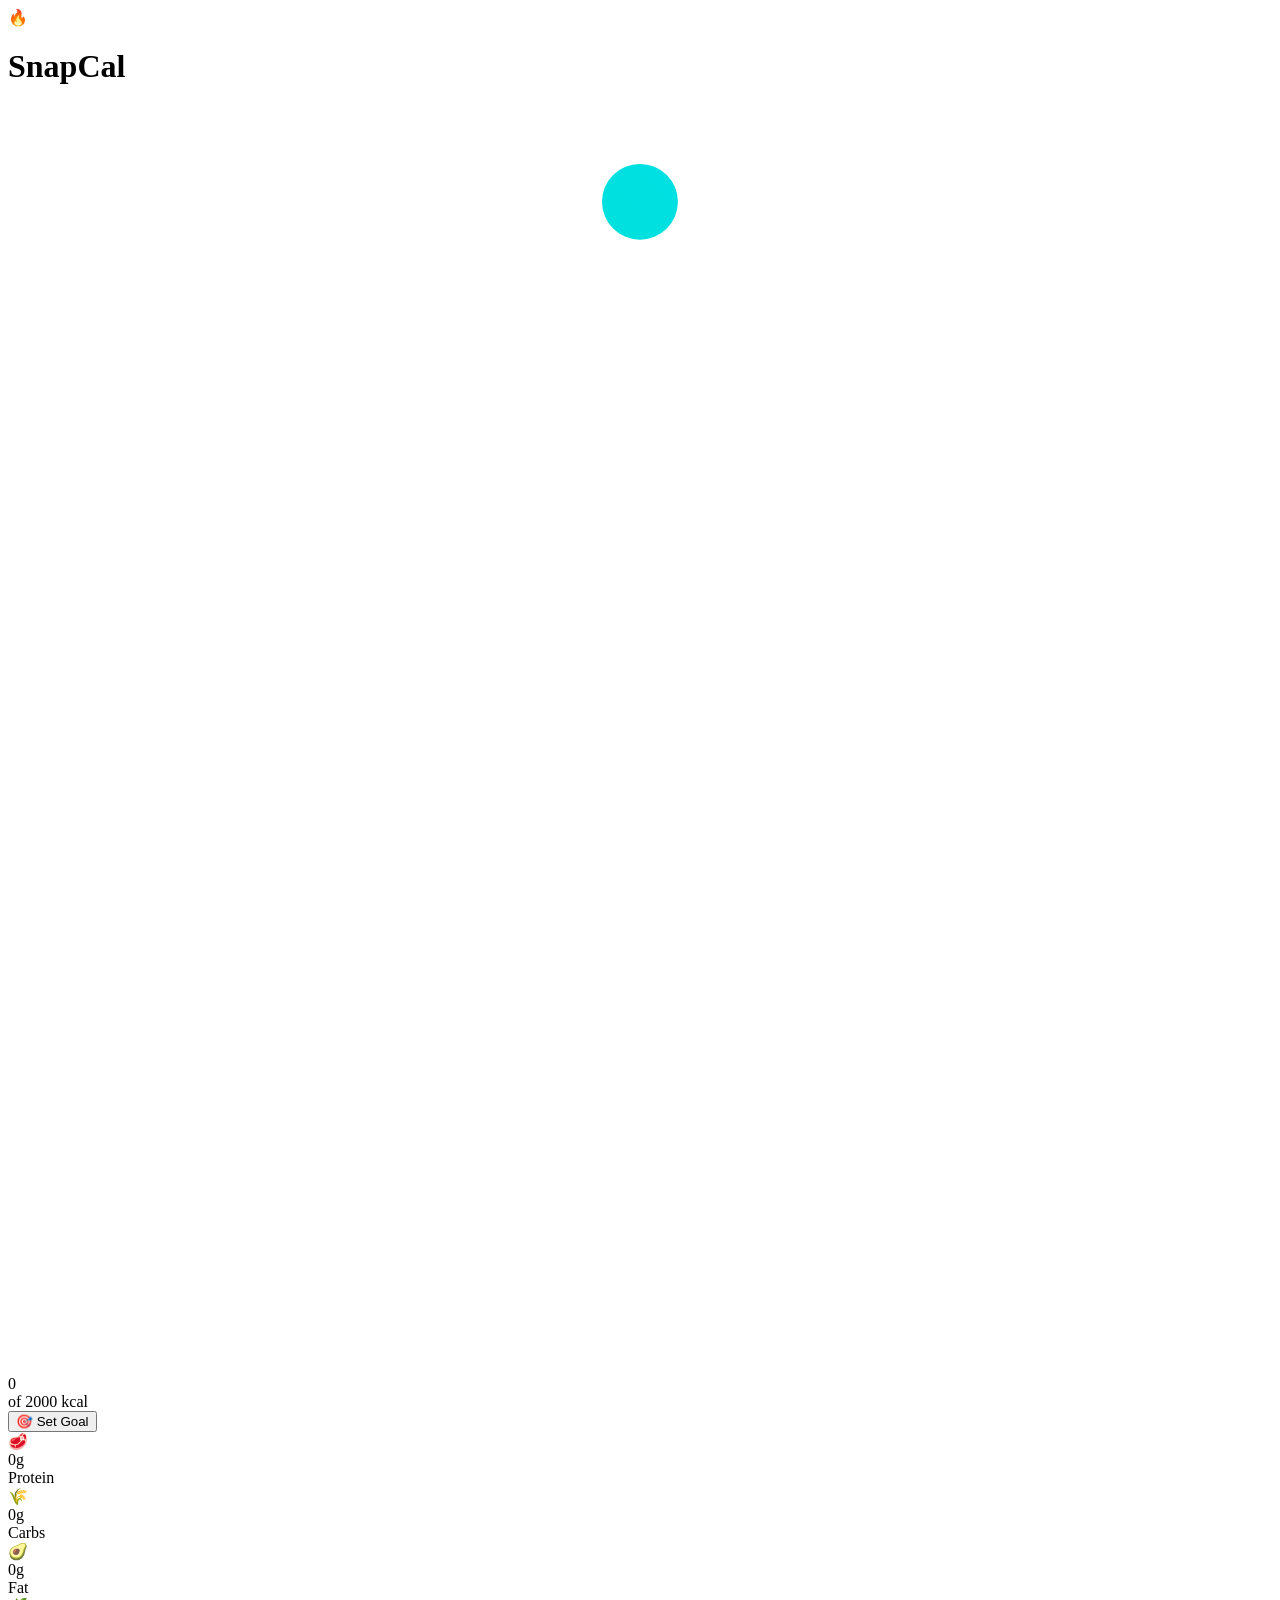
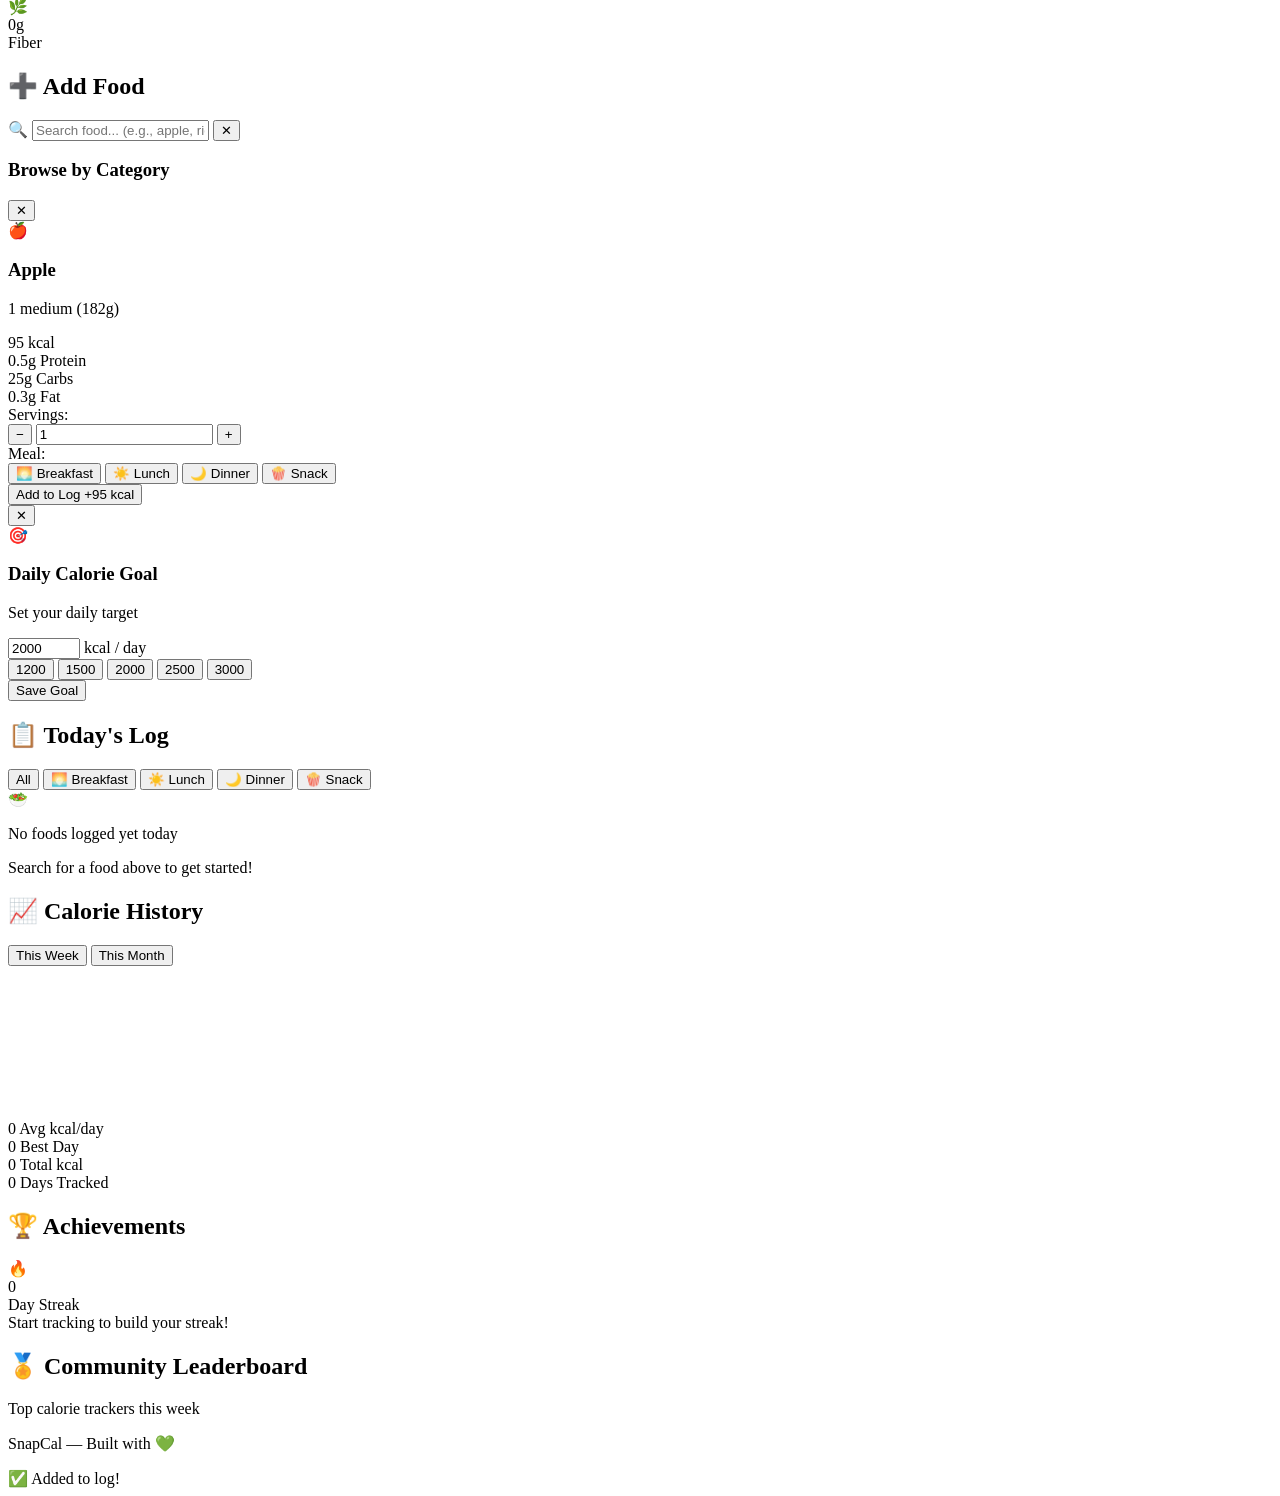
==== templates/index.html @ 8af4612d "Create index.html" ====
<!DOCTYPE html>
<html lang="en">

<head>
    <meta charset="UTF-8">
    <meta name="viewport" content="width=device-width, initial-scale=1.0, user-scalable=no">
    <title>SnapCal — Smart Calorie Tracker</title>
    <meta name="description"
        content="Track your daily calories effortlessly with SnapCal. Search foods, view nutrition info, and reach your health goals.">

    <!-- PWA Meta Tags -->
    <link rel="manifest" href="/static/manifest.json">
    <meta name="theme-color" content="#0a0e17">
    <meta name="apple-mobile-web-app-capable" content="yes">
    <meta name="apple-mobile-web-app-status-bar-style" content="black-translucent">
    <meta name="apple-mobile-web-app-title" content="SnapCal">
    <link rel="apple-touch-icon" href="/static/icons/icon-192.png">
    <link rel="icon" type="image/png" href="/static/icons/icon-192.png">

    <link rel="preconnect" href="https://fonts.googleapis.com">
    <link rel="preconnect" href="https://fonts.gstatic.com" crossorigin>
    <link href="https://fonts.googleapis.com/css2?family=Inter:wght@300;400;500;600;700;800;900&display=swap"
        rel="stylesheet">
    <link rel="stylesheet" href="/static/css/style.css">
</head>

<body>

    <!-- ===== HEADER ===== -->
    <header class="app-header">
        <div class="header-content">
            <div class="logo-group">
                <span class="logo-icon">🔥</span>
                <h1>Snap<span class="accent">Cal</span></h1>
            </div>
            <div class="header-date" id="headerDate"></div>
        </div>
    </header>

    <!-- ===== MAIN CONTENT ===== -->
    <main class="container">

        <!-- ===== PROGRESS RING SECTION ===== -->
        <section class="hero-section" id="heroSection">
            <div class="progress-ring-wrapper">
                <svg class="progress-ring" viewBox="0 0 200 200">
                    <defs>
                        <linearGradient id="ringGradient" x1="0%" y1="0%" x2="100%" y2="100%">
                            <stop offset="0%" style="stop-color:#00f5a0" />
                            <stop offset="100%" style="stop-color:#00d9f5" />
                        </linearGradient>
                        <linearGradient id="ringBg" x1="0%" y1="0%" x2="100%" y2="100%">
                            <stop offset="0%" style="stop-color:rgba(255,255,255,0.05)" />
                            <stop offset="100%" style="stop-color:rgba(255,255,255,0.02)" />
                        </linearGradient>
                    </defs>
                    <circle class="ring-bg" cx="100" cy="100" r="85" fill="none" stroke="url(#ringBg)"
                        stroke-width="12" />
                    <circle class="ring-progress" cx="100" cy="100" r="85" fill="none" stroke="url(#ringGradient)"
                        stroke-width="12" stroke-linecap="round" stroke-dasharray="534" stroke-dashoffset="534"
                        transform="rotate(-90 100 100)" />
                </svg>
                <div class="ring-content">
                    <div class="ring-calories" id="ringCalories">0</div>
                    <div class="ring-label">of <span id="ringGoal">2000</span> kcal</div>
                </div>
            </div>
            <div class="goal-edit">
                <button class="btn-ghost" id="editGoalBtn" title="Edit calorie goal">
                    🎯 Set Goal
                </button>
            </div>
        </section>

        <!-- ===== MACRO CARDS ===== -->
        <section class="macro-cards" id="macroCards">
            <div class="macro-card protein-card">
                <div class="macro-icon">🥩</div>
                <div class="macro-value" id="totalProtein">0g</div>
                <div class="macro-label">Protein</div>
                <div class="macro-bar">
                    <div class="macro-bar-fill protein-fill" id="proteinBar"></div>
                </div>
            </div>
            <div class="macro-card carbs-card">
                <div class="macro-icon">🌾</div>
                <div class="macro-value" id="totalCarbs">0g</div>
                <div class="macro-label">Carbs</div>
                <div class="macro-bar">
                    <div class="macro-bar-fill carbs-fill" id="carbsBar"></div>
                </div>
            </div>
            <div class="macro-card fat-card">
                <div class="macro-icon">🥑</div>
                <div class="macro-value" id="totalFat">0g</div>
                <div class="macro-label">Fat</div>
                <div class="macro-bar">
                    <div class="macro-bar-fill fat-fill" id="fatBar"></div>
                </div>
            </div>
            <div class="macro-card fiber-card">
                <div class="macro-icon">🌿</div>
                <div class="macro-value" id="totalFiber">0g</div>
                <div class="macro-label">Fiber</div>
                <div class="macro-bar">
                    <div class="macro-bar-fill fiber-fill" id="fiberBar"></div>
                </div>
            </div>
        </section>

        <!-- ===== ADD FOOD SECTION ===== -->
        <section class="add-food-section" id="addFoodSection">
            <h2 class="section-title">
                <span class="section-icon">➕</span> Add Food
            </h2>
            <div class="search-container">
                <div class="search-box">
                    <span class="search-icon">🔍</span>
                    <input type="text" id="foodSearch" placeholder="Search food... (e.g., apple, rice, pizza)"
                        autocomplete="off">
                    <button class="clear-btn" id="clearSearch" title="Clear">✕</button>
                </div>
                <div class="search-results" id="searchResults"></div>
            </div>

            <!-- Category Browser -->
            <div class="category-browser" id="categoryBrowser">
                <h3 class="subsection-title">Browse by Category</h3>
                <div class="category-pills" id="categoryPills"></div>
                <div class="category-foods" id="categoryFoods"></div>
            </div>
        </section>

        <!-- ===== FOOD DETAIL MODAL ===== -->
        <div class="modal-overlay" id="foodModal">
            <div class="modal-card">
                <button class="modal-close" id="modalClose">✕</button>
                <div class="modal-emoji" id="modalEmoji">🍎</div>
                <h3 class="modal-food-name" id="modalFoodName">Apple</h3>
                <p class="modal-serving" id="modalServing">1 medium (182g)</p>

                <div class="modal-nutrition">
                    <div class="modal-cal">
                        <span class="modal-cal-value" id="modalCalories">95</span>
                        <span class="modal-cal-label">kcal</span>
                    </div>
                    <div class="modal-macros">
                        <div class="modal-macro">
                            <span class="modal-macro-val" id="modalProtein">0.5g</span>
                            <span class="modal-macro-lbl">Protein</span>
                        </div>
                        <div class="modal-macro">
                            <span class="modal-macro-val" id="modalCarbs">25g</span>
                            <span class="modal-macro-lbl">Carbs</span>
                        </div>
                        <div class="modal-macro">
                            <span class="modal-macro-val" id="modalFat">0.3g</span>
                            <span class="modal-macro-lbl">Fat</span>
                        </div>
                    </div>
                </div>

                <div class="modal-servings">
                    <label for="servingCount">Servings:</label>
                    <div class="serving-control">
                        <button class="serving-btn" id="servingMinus">−</button>
                        <input type="number" id="servingCount" value="1" min="0.5" step="0.5">
                        <button class="serving-btn" id="servingPlus">+</button>
                    </div>
                </div>

                <div class="modal-meal-type">
                    <label>Meal:</label>
                    <div class="meal-pills">
                        <button class="meal-pill active" data-meal="breakfast">🌅 Breakfast</button>
                        <button class="meal-pill" data-meal="lunch">☀️ Lunch</button>
                        <button class="meal-pill" data-meal="dinner">🌙 Dinner</button>
                        <button class="meal-pill" data-meal="snack">🍿 Snack</button>
                    </div>
                </div>

                <button class="btn-add-food" id="addFoodBtn">
                    <span>Add to Log</span>
                    <span class="btn-cal" id="btnCalories">+95 kcal</span>
                </button>
            </div>
        </div>

        <!-- ===== GOAL MODAL ===== -->
        <div class="modal-overlay" id="goalModal">
            <div class="modal-card goal-modal-card">
                <button class="modal-close" id="goalModalClose">✕</button>
                <div class="modal-emoji">🎯</div>
                <h3 class="modal-food-name">Daily Calorie Goal</h3>
                <p class="modal-serving">Set your daily target</p>
                <div class="goal-input-group">
                    <input type="number" id="goalInput" value="2000" min="500" max="10000" step="50">
                    <span class="goal-unit">kcal / day</span>
                </div>
                <div class="goal-presets">
                    <button class="goal-preset" data-goal="1200">1200</button>
                    <button class="goal-preset" data-goal="1500">1500</button>
                    <button class="goal-preset active" data-goal="2000">2000</button>
                    <button class="goal-preset" data-goal="2500">2500</button>
                    <button class="goal-preset" data-goal="3000">3000</button>
                </div>
                <button class="btn-add-food" id="saveGoalBtn">
                    <span>Save Goal</span>
                </button>
            </div>
        </div>

        <!-- ===== TODAY'S LOG ===== -->
        <section class="log-section" id="logSection">
            <h2 class="section-title">
                <span class="section-icon">📋</span> Today's Log
            </h2>

            <div class="meal-tabs" id="mealTabs">
                <button class="meal-tab active" data-meal="all">All</button>
                <button class="meal-tab" data-meal="breakfast">🌅 Breakfast</button>
                <button class="meal-tab" data-meal="lunch">☀️ Lunch</button>
                <button class="meal-tab" data-meal="dinner">🌙 Dinner</button>
                <button class="meal-tab" data-meal="snack">🍿 Snack</button>
            </div>

            <div class="log-list" id="logList">
                <div class="empty-state" id="emptyState">
                    <div class="empty-icon">🥗</div>
                    <p>No foods logged yet today</p>
                    <p class="empty-hint">Search for a food above to get started!</p>
                </div>
            </div>

            <div class="log-actions" id="logActions" style="display:none;">
                <button class="btn-ghost btn-danger" id="clearLogBtn">🗑️ Clear Today's Log</button>
            </div>
        </section>

        <!-- ===== HISTORY SECTION ===== -->
        <section class="history-section" id="historySection">
            <h2 class="section-title">
                <span class="section-icon">📈</span> Calorie History
            </h2>

            <div class="history-tabs" id="historyTabs">
                <button class="history-tab active" data-range="week">This Week</button>
                <button class="history-tab" data-range="month">This Month</button>
            </div>

            <div class="chart-container" id="chartContainer">
                <canvas id="historyChart"></canvas>
            </div>

            <div class="history-stats" id="historyStats">
                <div class="history-stat">
                    <span class="history-stat-value" id="statAvg">0</span>
                    <span class="history-stat-label">Avg kcal/day</span>
                </div>
                <div class="history-stat">
                    <span class="history-stat-value" id="statBest">0</span>
                    <span class="history-stat-label">Best Day</span>
                </div>
                <div class="history-stat">
                    <span class="history-stat-value" id="statTotal">0</span>
                    <span class="history-stat-label">Total kcal</span>
                </div>
                <div class="history-stat">
                    <span class="history-stat-value" id="statDays">0</span>
                    <span class="history-stat-label">Days Tracked</span>
                </div>
            </div>
        </section>

        <!-- ===== ACHIEVEMENTS ===== -->
        <section class="achievements-section" id="achievementsSection">
            <h2 class="section-title">
                <span class="section-icon">🏆</span> Achievements
            </h2>
            <div class="streak-banner" id="streakBanner">
                <div class="streak-flame">🔥</div>
                <div class="streak-info">
                    <div class="streak-count" id="streakCount">0</div>
                    <div class="streak-label">Day Streak</div>
                </div>
                <div class="streak-msg" id="streakMsg">Start tracking to build your streak!</div>
            </div>
            <div class="badges-grid" id="badgesGrid"></div>
        </section>

        <!-- ===== LEADERBOARD ===== -->
        <section class="leaderboard-section" id="leaderboardSection">
            <h2 class="section-title">
                <span class="section-icon">🏅</span> Community Leaderboard
            </h2>
            <p class="leaderboard-subtitle">Top calorie trackers this week</p>
            <div class="leaderboard-list" id="leaderboardList"></div>
        </section>

    </main>

    <!-- ===== FOOTER ===== -->
    <footer class="app-footer">
        <p>SnapCal — Built with 💚</p>
    </footer>

    <!-- ===== TOAST ===== -->
    <div class="toast" id="toast">
        <span class="toast-icon">✅</span>
        <span class="toast-msg" id="toastMsg">Added to log!</span>
    </div>

    <script src="/static/js/app.js"></script>
    <script>
        // Register Service Worker for PWA
        if ('serviceWorker' in navigator) {
            window.addEventListener('load', () => {
                navigator.serviceWorker.register('/sw.js')
                    .then(reg => console.log('✅ Service Worker registered'))
                    .catch(err => console.log('SW registration failed:', err));
            });
        }
    </script>
</body>

</html>
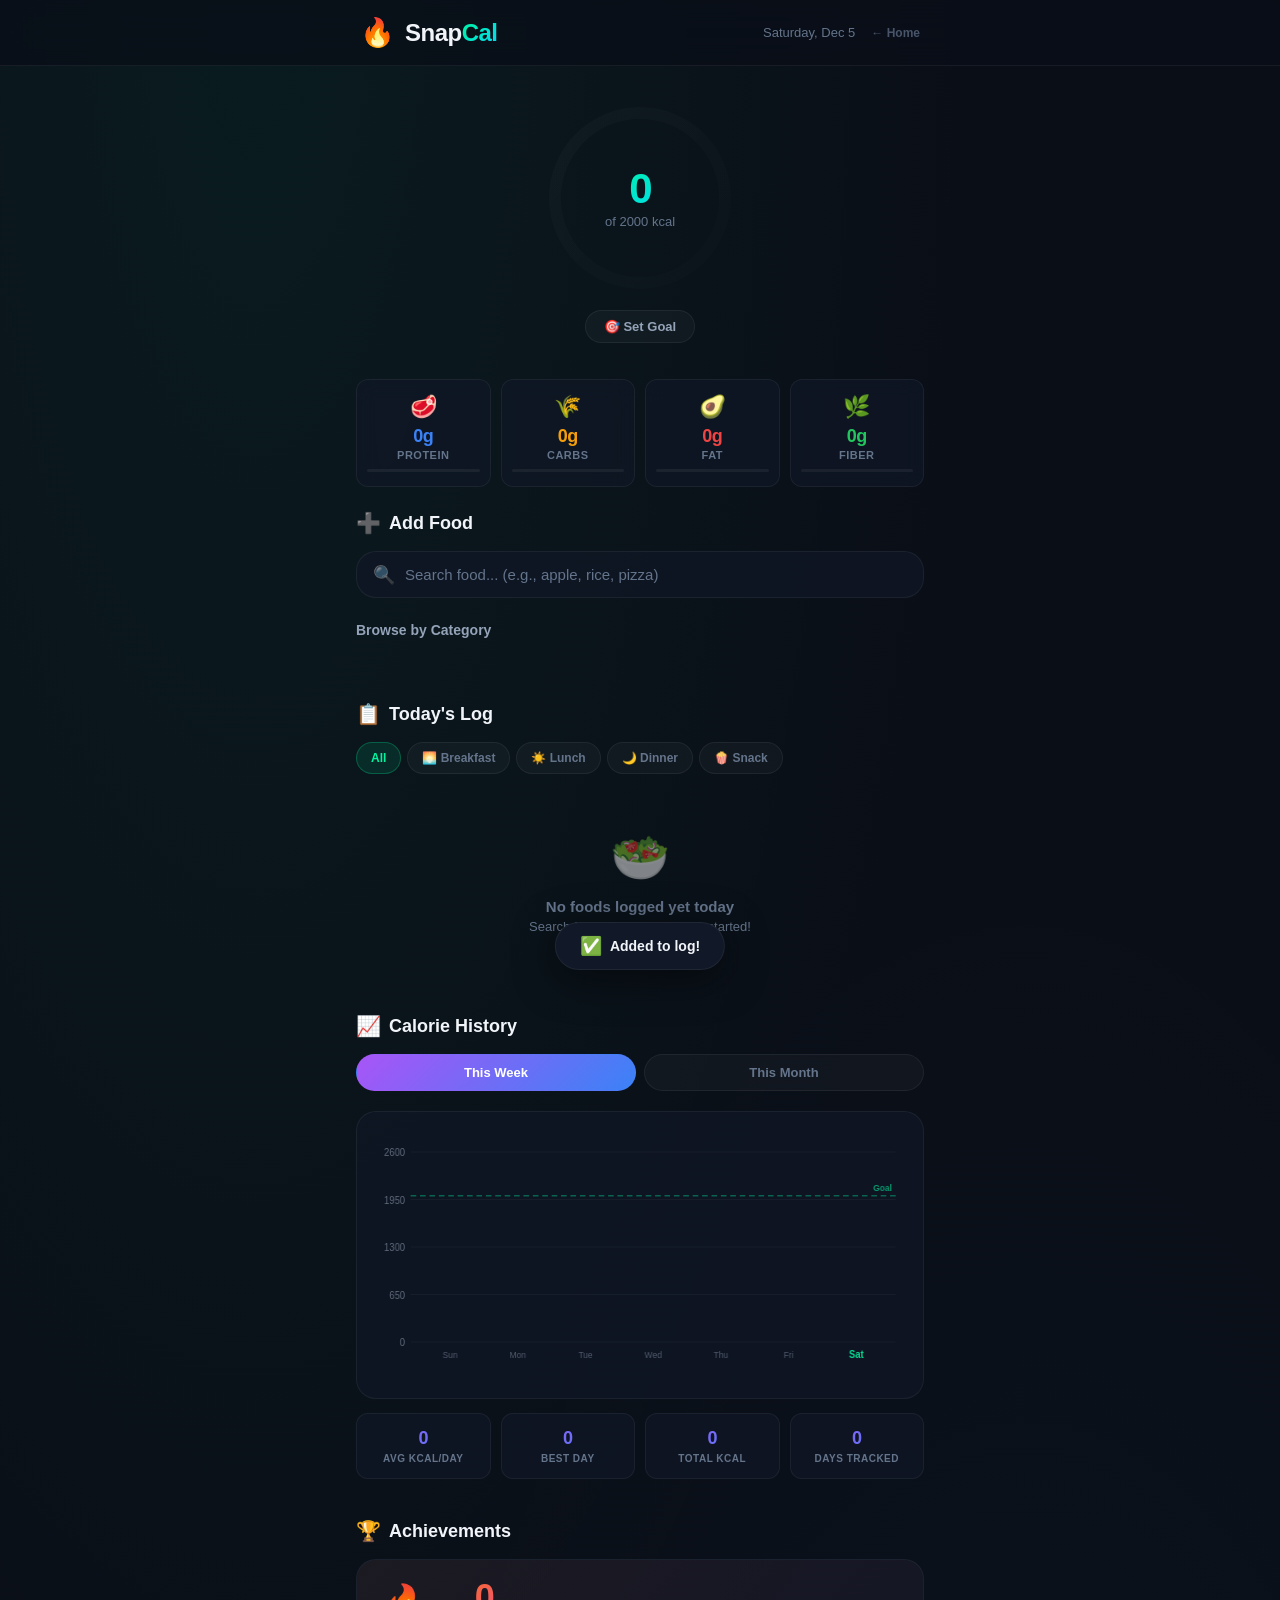
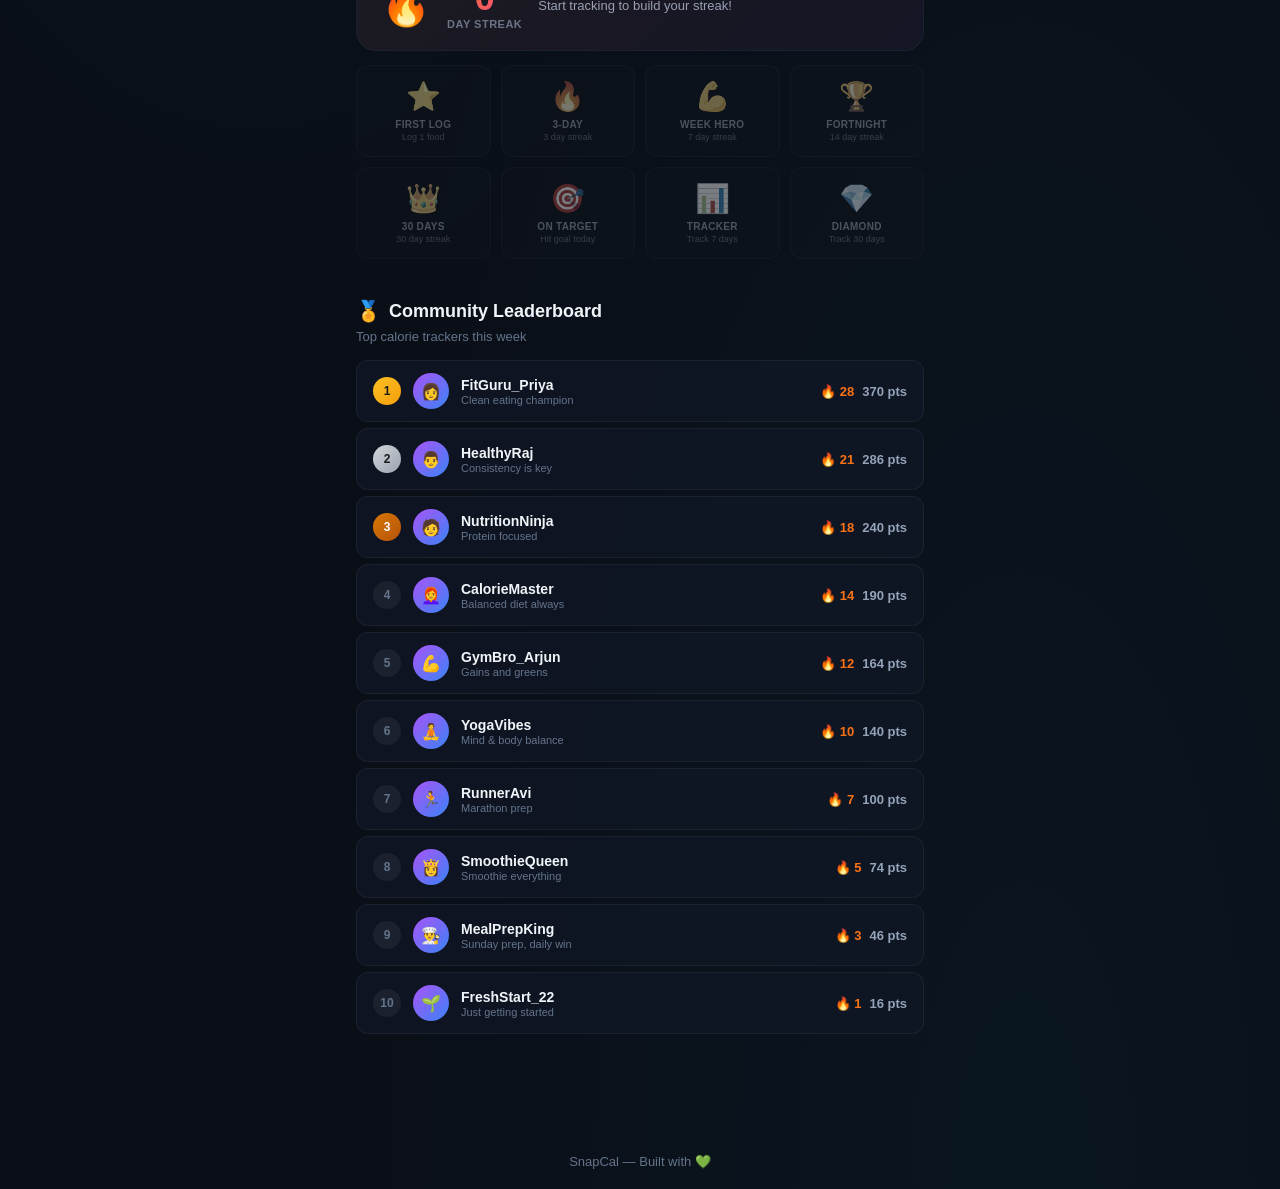
==== commit 3c666123: "Update index.html" ====
--- a/templates/index.html
+++ b/templates/index.html
@@ -33,7 +33,11 @@
                 <span class="logo-icon">🔥</span>
                 <h1>Snap<span class="accent">Cal</span></h1>
             </div>
-            <div class="header-date" id="headerDate"></div>
+                        <div style="display:flex;align-items:center;gap:16px;">
+                <div class="header-date" id="headerDate"></div>
+                <a href="/" style="color:var(--text-muted);font-size:12px;font-weight:600;text-decoration:none;opacity:0.7;transition:0.3s;" onmouseover="this.style.opacity='1';this.style.color='var(--accent-green)'" onmouseout="this.style.opacity='0.7';this.style.color='var(--text-muted)'">← Home</a>
+            </div>
+
         </div>
     </header>
 
--- a/static/css/style.css
+++ b/static/css/style.css
@@ -0,0 +1,1513 @@
+/* ===== CSS RESET & VARIABLES ===== */
+*,
+*::before,
+*::after {
+    margin: 0;
+    padding: 0;
+    box-sizing: border-box;
+}
+
+:root {
+    --bg-primary: #0a0e17;
+    --bg-secondary: #111827;
+    --bg-card: rgba(17, 24, 39, 0.7);
+    --bg-card-hover: rgba(17, 24, 39, 0.9);
+    --bg-glass: rgba(255, 255, 255, 0.03);
+    --border-glass: rgba(255, 255, 255, 0.06);
+
+    --text-primary: #f1f5f9;
+    --text-secondary: #94a3b8;
+    --text-muted: #64748b;
+
+    --accent-green: #00f5a0;
+    --accent-cyan: #00d9f5;
+    --accent-purple: #a855f7;
+    --accent-orange: #f97316;
+    --accent-pink: #ec4899;
+    --accent-red: #ef4444;
+
+    --protein-color: #3b82f6;
+    --carbs-color: #f59e0b;
+    --fat-color: #ef4444;
+    --fiber-color: #22c55e;
+
+    --gradient-primary: linear-gradient(135deg, #00f5a0, #00d9f5);
+    --gradient-warm: linear-gradient(135deg, #f97316, #ec4899);
+    --gradient-cool: linear-gradient(135deg, #a855f7, #3b82f6);
+
+    --shadow-sm: 0 2px 8px rgba(0, 0, 0, 0.3);
+    --shadow-md: 0 4px 20px rgba(0, 0, 0, 0.4);
+    --shadow-lg: 0 8px 40px rgba(0, 0, 0, 0.5);
+    --shadow-glow: 0 0 30px rgba(0, 245, 160, 0.15);
+
+    --radius-sm: 8px;
+    --radius-md: 12px;
+    --radius-lg: 20px;
+    --radius-xl: 28px;
+
+    --font: 'Inter', -apple-system, BlinkMacSystemFont, sans-serif;
+    --transition: 0.3s cubic-bezier(0.4, 0, 0.2, 1);
+}
+
+html {
+    scroll-behavior: smooth;
+}
+
+body {
+    font-family: var(--font);
+    background: var(--bg-primary);
+    color: var(--text-primary);
+    min-height: 100vh;
+    overflow-x: hidden;
+    background-image:
+        radial-gradient(ellipse at 20% 0%, rgba(0, 245, 160, 0.06) 0%, transparent 50%),
+        radial-gradient(ellipse at 80% 100%, rgba(0, 217, 245, 0.04) 0%, transparent 50%);
+}
+
+/* ===== HEADER ===== */
+.app-header {
+    position: sticky;
+    top: 0;
+    z-index: 100;
+    backdrop-filter: blur(20px) saturate(180%);
+    -webkit-backdrop-filter: blur(20px) saturate(180%);
+    background: rgba(10, 14, 23, 0.8);
+    border-bottom: 1px solid var(--border-glass);
+}
+
+.header-content {
+    max-width: 600px;
+    margin: 0 auto;
+    padding: 16px 20px;
+    display: flex;
+    justify-content: space-between;
+    align-items: center;
+}
+
+.logo-group {
+    display: flex;
+    align-items: center;
+    gap: 10px;
+}
+
+.logo-icon {
+    font-size: 28px;
+    animation: flame 1.5s ease-in-out infinite alternate;
+}
+
+@keyframes flame {
+    0% {
+        transform: scale(1) rotate(-3deg);
+    }
+
+    100% {
+        transform: scale(1.1) rotate(3deg);
+    }
+}
+
+.logo-group h1 {
+    font-size: 24px;
+    font-weight: 800;
+    letter-spacing: -0.5px;
+}
+
+.accent {
+    background: var(--gradient-primary);
+    -webkit-background-clip: text;
+    -webkit-text-fill-color: transparent;
+    background-clip: text;
+}
+
+.header-date {
+    font-size: 13px;
+    color: var(--text-muted);
+    font-weight: 500;
+}
+
+/* ===== CONTAINER ===== */
+.container {
+    max-width: 600px;
+    margin: 0 auto;
+    padding: 0 16px 100px;
+}
+
+/* ===== HERO / PROGRESS RING ===== */
+.hero-section {
+    display: flex;
+    flex-direction: column;
+    align-items: center;
+    padding: 32px 0 16px;
+}
+
+.progress-ring-wrapper {
+    position: relative;
+    width: 200px;
+    height: 200px;
+}
+
+.progress-ring {
+    width: 100%;
+    height: 100%;
+    filter: drop-shadow(0 0 20px rgba(0, 245, 160, 0.2));
+}
+
+.ring-bg {
+    opacity: 0.5;
+}
+
+.ring-progress {
+    transition: stroke-dashoffset 1s cubic-bezier(0.4, 0, 0.2, 1);
+}
+
+.ring-content {
+    position: absolute;
+    top: 50%;
+    left: 50%;
+    transform: translate(-50%, -50%);
+    text-align: center;
+}
+
+.ring-calories {
+    font-size: 42px;
+    font-weight: 900;
+    letter-spacing: -2px;
+    background: var(--gradient-primary);
+    -webkit-background-clip: text;
+    -webkit-text-fill-color: transparent;
+    background-clip: text;
+    line-height: 1;
+}
+
+.ring-label {
+    font-size: 13px;
+    color: var(--text-muted);
+    margin-top: 4px;
+    font-weight: 500;
+}
+
+.goal-edit {
+    margin-top: 12px;
+}
+
+.btn-ghost {
+    background: var(--bg-glass);
+    border: 1px solid var(--border-glass);
+    color: var(--text-secondary);
+    padding: 8px 18px;
+    border-radius: 100px;
+    font-size: 13px;
+    font-weight: 600;
+    cursor: pointer;
+    transition: var(--transition);
+    font-family: var(--font);
+}
+
+.btn-ghost:hover {
+    background: rgba(255, 255, 255, 0.08);
+    color: var(--text-primary);
+    border-color: rgba(255, 255, 255, 0.12);
+}
+
+/* ===== MACRO CARDS ===== */
+.macro-cards {
+    display: grid;
+    grid-template-columns: repeat(4, 1fr);
+    gap: 10px;
+    margin: 20px 0;
+}
+
+.macro-card {
+    background: var(--bg-card);
+    border: 1px solid var(--border-glass);
+    border-radius: var(--radius-md);
+    padding: 14px 10px;
+    text-align: center;
+    backdrop-filter: blur(10px);
+    transition: var(--transition);
+}
+
+.macro-card:hover {
+    transform: translateY(-2px);
+    border-color: rgba(255, 255, 255, 0.1);
+    box-shadow: var(--shadow-sm);
+}
+
+.macro-icon {
+    font-size: 22px;
+    margin-bottom: 6px;
+}
+
+.macro-value {
+    font-size: 18px;
+    font-weight: 800;
+    letter-spacing: -0.5px;
+}
+
+.macro-label {
+    font-size: 11px;
+    color: var(--text-muted);
+    margin-top: 2px;
+    font-weight: 600;
+    text-transform: uppercase;
+    letter-spacing: 0.5px;
+}
+
+.macro-bar {
+    width: 100%;
+    height: 3px;
+    background: rgba(255, 255, 255, 0.06);
+    border-radius: 10px;
+    margin-top: 8px;
+    overflow: hidden;
+}
+
+.macro-bar-fill {
+    height: 100%;
+    border-radius: 10px;
+    width: 0%;
+    transition: width 0.8s cubic-bezier(0.4, 0, 0.2, 1);
+}
+
+.protein-fill {
+    background: var(--protein-color);
+}
+
+.carbs-fill {
+    background: var(--carbs-color);
+}
+
+.fat-fill {
+    background: var(--fat-color);
+}
+
+.fiber-fill {
+    background: var(--fiber-color);
+}
+
+.protein-card .macro-value {
+    color: var(--protein-color);
+}
+
+.carbs-card .macro-value {
+    color: var(--carbs-color);
+}
+
+.fat-card .macro-value {
+    color: var(--fat-color);
+}
+
+.fiber-card .macro-value {
+    color: var(--fiber-color);
+}
+
+/* ===== SECTION TITLES ===== */
+.section-title {
+    font-size: 18px;
+    font-weight: 700;
+    margin-bottom: 16px;
+    display: flex;
+    align-items: center;
+    gap: 8px;
+}
+
+.section-icon {
+    font-size: 20px;
+}
+
+.subsection-title {
+    font-size: 14px;
+    font-weight: 600;
+    color: var(--text-secondary);
+    margin-bottom: 12px;
+}
+
+/* ===== SEARCH ===== */
+.add-food-section {
+    margin-top: 24px;
+}
+
+.search-container {
+    position: relative;
+}
+
+.search-box {
+    display: flex;
+    align-items: center;
+    background: var(--bg-card);
+    border: 1px solid var(--border-glass);
+    border-radius: var(--radius-lg);
+    padding: 0 16px;
+    transition: var(--transition);
+}
+
+.search-box:focus-within {
+    border-color: var(--accent-green);
+    box-shadow: 0 0 0 3px rgba(0, 245, 160, 0.1);
+}
+
+.search-icon {
+    font-size: 18px;
+    margin-right: 10px;
+    opacity: 0.5;
+}
+
+.search-box input {
+    flex: 1;
+    background: none;
+    border: none;
+    color: var(--text-primary);
+    font-size: 15px;
+    font-family: var(--font);
+    padding: 14px 0;
+    outline: none;
+    font-weight: 500;
+}
+
+.search-box input::placeholder {
+    color: var(--text-muted);
+}
+
+.clear-btn {
+    background: none;
+    border: none;
+    color: var(--text-muted);
+    font-size: 16px;
+    cursor: pointer;
+    padding: 4px 8px;
+    border-radius: 50%;
+    transition: var(--transition);
+    display: none;
+    font-family: var(--font);
+}
+
+.clear-btn.show {
+    display: block;
+}
+
+.clear-btn:hover {
+    background: rgba(255, 255, 255, 0.1);
+    color: var(--text-primary);
+}
+
+/* ===== SEARCH RESULTS ===== */
+.search-results {
+    position: absolute;
+    top: calc(100% + 6px);
+    left: 0;
+    right: 0;
+    background: var(--bg-secondary);
+    border: 1px solid var(--border-glass);
+    border-radius: var(--radius-md);
+    max-height: 350px;
+    overflow-y: auto;
+    z-index: 50;
+    display: none;
+    box-shadow: var(--shadow-lg);
+    backdrop-filter: blur(20px);
+}
+
+.search-results.show {
+    display: block;
+    animation: slideDown 0.2s ease;
+}
+
+@keyframes slideDown {
+    from {
+        opacity: 0;
+        transform: translateY(-8px);
+    }
+
+    to {
+        opacity: 1;
+        transform: translateY(0);
+    }
+}
+
+.search-item {
+    display: flex;
+    align-items: center;
+    padding: 12px 16px;
+    cursor: pointer;
+    transition: var(--transition);
+    border-bottom: 1px solid var(--border-glass);
+}
+
+.search-item:last-child {
+    border-bottom: none;
+}
+
+.search-item:hover {
+    background: rgba(0, 245, 160, 0.05);
+}
+
+.search-item-emoji {
+    font-size: 28px;
+    margin-right: 14px;
+    min-width: 36px;
+    text-align: center;
+}
+
+.search-item-info {
+    flex: 1;
+}
+
+.search-item-name {
+    font-weight: 600;
+    font-size: 14px;
+}
+
+.search-item-serving {
+    font-size: 12px;
+    color: var(--text-muted);
+    margin-top: 2px;
+}
+
+.search-item-cal {
+    font-weight: 700;
+    font-size: 14px;
+    color: var(--accent-green);
+    white-space: nowrap;
+}
+
+.no-results {
+    padding: 24px;
+    text-align: center;
+    color: var(--text-muted);
+    font-size: 14px;
+}
+
+/* ===== CATEGORY BROWSER ===== */
+.category-browser {
+    margin-top: 24px;
+}
+
+.category-pills {
+    display: flex;
+    gap: 8px;
+    overflow-x: auto;
+    padding-bottom: 8px;
+    scrollbar-width: none;
+    -ms-overflow-style: none;
+}
+
+.category-pills::-webkit-scrollbar {
+    display: none;
+}
+
+.category-pill {
+    background: var(--bg-glass);
+    border: 1px solid var(--border-glass);
+    color: var(--text-secondary);
+    padding: 8px 16px;
+    border-radius: 100px;
+    font-size: 13px;
+    font-weight: 600;
+    cursor: pointer;
+    white-space: nowrap;
+    transition: var(--transition);
+    font-family: var(--font);
+}
+
+.category-pill:hover {
+    background: rgba(255, 255, 255, 0.08);
+    color: var(--text-primary);
+}
+
+.category-pill.active {
+    background: var(--gradient-primary);
+    color: #0a0e17;
+    border-color: transparent;
+}
+
+.category-foods {
+    margin-top: 12px;
+    display: grid;
+    gap: 6px;
+}
+
+.category-food-item {
+    display: flex;
+    align-items: center;
+    padding: 10px 14px;
+    background: var(--bg-card);
+    border: 1px solid var(--border-glass);
+    border-radius: var(--radius-sm);
+    cursor: pointer;
+    transition: var(--transition);
+}
+
+.category-food-item:hover {
+    background: var(--bg-card-hover);
+    border-color: rgba(255, 255, 255, 0.1);
+    transform: translateX(4px);
+}
+
+/* ===== MODAL ===== */
+.modal-overlay {
+    position: fixed;
+    inset: 0;
+    background: rgba(0, 0, 0, 0.75);
+    backdrop-filter: blur(8px);
+    z-index: 200;
+    display: none;
+    justify-content: center;
+    align-items: center;
+    padding: 20px;
+}
+
+.modal-overlay.show {
+    display: flex;
+    animation: fadeIn 0.2s ease;
+}
+
+@keyframes fadeIn {
+    from {
+        opacity: 0;
+    }
+
+    to {
+        opacity: 1;
+    }
+}
+
+.modal-card {
+    background: var(--bg-secondary);
+    border: 1px solid var(--border-glass);
+    border-radius: var(--radius-xl);
+    padding: 32px 28px;
+    width: 100%;
+    max-width: 400px;
+    position: relative;
+    animation: modalSlide 0.3s cubic-bezier(0.4, 0, 0.2, 1);
+    box-shadow: var(--shadow-lg);
+}
+
+@keyframes modalSlide {
+    from {
+        opacity: 0;
+        transform: scale(0.95) translateY(20px);
+    }
+
+    to {
+        opacity: 1;
+        transform: scale(1) translateY(0);
+    }
+}
+
+.modal-close {
+    position: absolute;
+    top: 16px;
+    right: 16px;
+    background: rgba(255, 255, 255, 0.05);
+    border: 1px solid var(--border-glass);
+    color: var(--text-muted);
+    width: 32px;
+    height: 32px;
+    border-radius: 50%;
+    font-size: 14px;
+    cursor: pointer;
+    transition: var(--transition);
+    display: flex;
+    align-items: center;
+    justify-content: center;
+    font-family: var(--font);
+}
+
+.modal-close:hover {
+    background: rgba(255, 255, 255, 0.1);
+    color: var(--text-primary);
+}
+
+.modal-emoji {
+    font-size: 56px;
+    text-align: center;
+    margin-bottom: 12px;
+}
+
+.modal-food-name {
+    font-size: 22px;
+    font-weight: 800;
+    text-align: center;
+    letter-spacing: -0.5px;
+}
+
+.modal-serving {
+    font-size: 13px;
+    color: var(--text-muted);
+    text-align: center;
+    margin-top: 4px;
+}
+
+.modal-nutrition {
+    margin-top: 24px;
+    text-align: center;
+}
+
+.modal-cal {
+    margin-bottom: 16px;
+}
+
+.modal-cal-value {
+    font-size: 48px;
+    font-weight: 900;
+    background: var(--gradient-primary);
+    -webkit-background-clip: text;
+    -webkit-text-fill-color: transparent;
+    background-clip: text;
+    letter-spacing: -2px;
+}
+
+.modal-cal-label {
+    font-size: 16px;
+    color: var(--text-muted);
+    font-weight: 600;
+    margin-left: 4px;
+}
+
+.modal-macros {
+    display: grid;
+    grid-template-columns: repeat(3, 1fr);
+    gap: 12px;
+}
+
+.modal-macro {
+    background: var(--bg-glass);
+    border: 1px solid var(--border-glass);
+    border-radius: var(--radius-sm);
+    padding: 10px;
+}
+
+.modal-macro-val {
+    display: block;
+    font-size: 16px;
+    font-weight: 700;
+}
+
+.modal-macro-lbl {
+    display: block;
+    font-size: 11px;
+    color: var(--text-muted);
+    margin-top: 2px;
+    text-transform: uppercase;
+    letter-spacing: 0.5px;
+}
+
+.modal-servings {
+    display: flex;
+    align-items: center;
+    justify-content: space-between;
+    margin-top: 24px;
+    padding: 12px 16px;
+    background: var(--bg-glass);
+    border: 1px solid var(--border-glass);
+    border-radius: var(--radius-md);
+}
+
+.modal-servings label {
+    font-size: 14px;
+    font-weight: 600;
+    color: var(--text-secondary);
+}
+
+.serving-control {
+    display: flex;
+    align-items: center;
+    gap: 8px;
+}
+
+.serving-btn {
+    width: 32px;
+    height: 32px;
+    border-radius: 50%;
+    background: rgba(255, 255, 255, 0.06);
+    border: 1px solid var(--border-glass);
+    color: var(--text-primary);
+    font-size: 18px;
+    cursor: pointer;
+    display: flex;
+    align-items: center;
+    justify-content: center;
+    transition: var(--transition);
+    font-family: var(--font);
+}
+
+.serving-btn:hover {
+    background: rgba(0, 245, 160, 0.15);
+    border-color: var(--accent-green);
+}
+
+.serving-control input {
+    width: 48px;
+    text-align: center;
+    background: none;
+    border: none;
+    color: var(--text-primary);
+    font-size: 18px;
+    font-weight: 700;
+    font-family: var(--font);
+    outline: none;
+}
+
+/* Chrome, Safari, Edge, Opera - remove spinners */
+.serving-control input::-webkit-outer-spin-button,
+.serving-control input::-webkit-inner-spin-button {
+    -webkit-appearance: none;
+    margin: 0;
+}
+
+/* Firefox - remove spinners */
+.serving-control input[type=number] {
+    -moz-appearance: textfield;
+}
+
+.modal-meal-type {
+    margin-top: 16px;
+}
+
+.modal-meal-type label {
+    font-size: 14px;
+    font-weight: 600;
+    color: var(--text-secondary);
+    display: block;
+    margin-bottom: 10px;
+}
+
+.meal-pills {
+    display: flex;
+    gap: 8px;
+    flex-wrap: wrap;
+}
+
+.meal-pill {
+    background: var(--bg-glass);
+    border: 1px solid var(--border-glass);
+    color: var(--text-secondary);
+    padding: 8px 14px;
+    border-radius: 100px;
+    font-size: 12px;
+    font-weight: 600;
+    cursor: pointer;
+    transition: var(--transition);
+    font-family: var(--font);
+}
+
+.meal-pill:hover {
+    background: rgba(255, 255, 255, 0.08);
+    color: var(--text-primary);
+}
+
+.meal-pill.active {
+    background: rgba(0, 245, 160, 0.12);
+    color: var(--accent-green);
+    border-color: rgba(0, 245, 160, 0.3);
+}
+
+.btn-add-food {
+    width: 100%;
+    margin-top: 24px;
+    padding: 14px;
+    background: var(--gradient-primary);
+    border: none;
+    border-radius: var(--radius-lg);
+    color: #0a0e17;
+    font-size: 15px;
+    font-weight: 700;
+    cursor: pointer;
+    display: flex;
+    justify-content: center;
+    align-items: center;
+    gap: 8px;
+    transition: var(--transition);
+    font-family: var(--font);
+}
+
+.btn-add-food:hover {
+    transform: translateY(-1px);
+    box-shadow: var(--shadow-glow);
+}
+
+.btn-add-food:active {
+    transform: scale(0.98);
+}
+
+.btn-cal {
+    opacity: 0.7;
+    font-weight: 600;
+}
+
+/* ===== GOAL MODAL ===== */
+.goal-modal-card {
+    text-align: center;
+}
+
+.goal-input-group {
+    display: flex;
+    align-items: center;
+    justify-content: center;
+    gap: 12px;
+    margin-top: 24px;
+}
+
+.goal-input-group input {
+    width: 120px;
+    text-align: center;
+    background: var(--bg-glass);
+    border: 1px solid var(--border-glass);
+    border-radius: var(--radius-md);
+    color: var(--text-primary);
+    font-size: 28px;
+    font-weight: 800;
+    padding: 10px;
+    font-family: var(--font);
+    outline: none;
+    transition: var(--transition);
+}
+
+.goal-input-group input:focus {
+    border-color: var(--accent-green);
+    box-shadow: 0 0 0 3px rgba(0, 245, 160, 0.1);
+}
+
+/* Chrome, Safari, Edge, Opera - remove spinners */
+.goal-input-group input::-webkit-outer-spin-button,
+.goal-input-group input::-webkit-inner-spin-button {
+    -webkit-appearance: none;
+    margin: 0;
+}
+
+/* Firefox - remove spinners */
+.goal-input-group input[type=number] {
+    -moz-appearance: textfield;
+}
+
+.goal-unit {
+    font-size: 14px;
+    color: var(--text-muted);
+    font-weight: 600;
+}
+
+.goal-presets {
+    display: flex;
+    gap: 8px;
+    justify-content: center;
+    margin-top: 16px;
+    flex-wrap: wrap;
+}
+
+.goal-preset {
+    background: var(--bg-glass);
+    border: 1px solid var(--border-glass);
+    color: var(--text-secondary);
+    padding: 8px 16px;
+    border-radius: 100px;
+    font-size: 13px;
+    font-weight: 600;
+    cursor: pointer;
+    transition: var(--transition);
+    font-family: var(--font);
+}
+
+.goal-preset:hover {
+    background: rgba(255, 255, 255, 0.08);
+    color: var(--text-primary);
+}
+
+.goal-preset.active {
+    background: rgba(0, 245, 160, 0.12);
+    color: var(--accent-green);
+    border-color: rgba(0, 245, 160, 0.3);
+}
+
+/* ===== LOG SECTION ===== */
+.log-section {
+    margin-top: 32px;
+}
+
+.meal-tabs {
+    display: flex;
+    gap: 6px;
+    margin-bottom: 16px;
+    overflow-x: auto;
+    scrollbar-width: none;
+}
+
+.meal-tabs::-webkit-scrollbar {
+    display: none;
+}
+
+.meal-tab {
+    background: var(--bg-glass);
+    border: 1px solid var(--border-glass);
+    color: var(--text-muted);
+    padding: 8px 14px;
+    border-radius: 100px;
+    font-size: 12px;
+    font-weight: 600;
+    cursor: pointer;
+    white-space: nowrap;
+    transition: var(--transition);
+    font-family: var(--font);
+}
+
+.meal-tab:hover {
+    color: var(--text-secondary);
+    background: rgba(255, 255, 255, 0.05);
+}
+
+.meal-tab.active {
+    background: rgba(0, 245, 160, 0.1);
+    color: var(--accent-green);
+    border-color: rgba(0, 245, 160, 0.25);
+}
+
+.log-list {
+    display: grid;
+    gap: 8px;
+}
+
+.log-item {
+    display: flex;
+    align-items: center;
+    padding: 14px 16px;
+    background: var(--bg-card);
+    border: 1px solid var(--border-glass);
+    border-radius: var(--radius-md);
+    transition: var(--transition);
+    animation: slideIn 0.3s ease;
+}
+
+@keyframes slideIn {
+    from {
+        opacity: 0;
+        transform: translateX(-10px);
+    }
+
+    to {
+        opacity: 1;
+        transform: translateX(0);
+    }
+}
+
+.log-item:hover {
+    border-color: rgba(255, 255, 255, 0.1);
+}
+
+.log-item-emoji {
+    font-size: 28px;
+    margin-right: 14px;
+    min-width: 36px;
+    text-align: center;
+}
+
+.log-item-info {
+    flex: 1;
+}
+
+.log-item-name {
+    font-weight: 600;
+    font-size: 14px;
+}
+
+.log-item-meta {
+    font-size: 12px;
+    color: var(--text-muted);
+    margin-top: 2px;
+}
+
+.log-item-cal {
+    font-weight: 800;
+    font-size: 15px;
+    color: var(--accent-green);
+    margin-right: 12px;
+}
+
+.log-item-delete {
+    background: none;
+    border: none;
+    color: var(--text-muted);
+    font-size: 16px;
+    cursor: pointer;
+    padding: 6px;
+    border-radius: 50%;
+    transition: var(--transition);
+    opacity: 0;
+}
+
+.log-item:hover .log-item-delete {
+    opacity: 1;
+}
+
+.log-item-delete:hover {
+    color: var(--accent-red);
+    background: rgba(239, 68, 68, 0.1);
+}
+
+/* Empty State */
+.empty-state {
+    text-align: center;
+    padding: 40px 20px;
+    color: var(--text-muted);
+}
+
+.empty-icon {
+    font-size: 48px;
+    margin-bottom: 12px;
+    opacity: 0.5;
+}
+
+.empty-state p {
+    font-size: 15px;
+    font-weight: 600;
+}
+
+.empty-hint {
+    font-size: 13px !important;
+    font-weight: 400 !important;
+    margin-top: 4px;
+}
+
+/* Log Actions */
+.log-actions {
+    margin-top: 16px;
+    text-align: center;
+}
+
+.btn-danger {
+    color: var(--accent-red) !important;
+    border-color: rgba(239, 68, 68, 0.2) !important;
+}
+
+.btn-danger:hover {
+    background: rgba(239, 68, 68, 0.1) !important;
+}
+
+/* ===== HISTORY SECTION ===== */
+.history-section {
+    margin-top: 40px;
+}
+
+.history-tabs {
+    display: flex;
+    gap: 8px;
+    margin-bottom: 20px;
+}
+
+.history-tab {
+    background: var(--bg-glass);
+    border: 1px solid var(--border-glass);
+    color: var(--text-muted);
+    padding: 10px 20px;
+    border-radius: 100px;
+    font-size: 13px;
+    font-weight: 600;
+    cursor: pointer;
+    transition: var(--transition);
+    font-family: var(--font);
+    flex: 1;
+    text-align: center;
+}
+
+.history-tab:hover {
+    color: var(--text-secondary);
+    background: rgba(255, 255, 255, 0.05);
+}
+
+.history-tab.active {
+    background: var(--gradient-cool);
+    color: #fff;
+    border-color: transparent;
+}
+
+.chart-container {
+    background: var(--bg-card);
+    border: 1px solid var(--border-glass);
+    border-radius: var(--radius-lg);
+    padding: 20px 16px 16px;
+    position: relative;
+    overflow: hidden;
+}
+
+.chart-container canvas {
+    width: 100% !important;
+    height: 250px !important;
+    display: block;
+}
+
+.history-stats {
+    display: grid;
+    grid-template-columns: repeat(4, 1fr);
+    gap: 10px;
+    margin-top: 14px;
+}
+
+.history-stat {
+    background: var(--bg-card);
+    border: 1px solid var(--border-glass);
+    border-radius: var(--radius-md);
+    padding: 14px 10px;
+    text-align: center;
+    transition: var(--transition);
+}
+
+.history-stat:hover {
+    transform: translateY(-2px);
+    border-color: rgba(255, 255, 255, 0.1);
+}
+
+.history-stat-value {
+    display: block;
+    font-size: 18px;
+    font-weight: 800;
+    background: var(--gradient-cool);
+    -webkit-background-clip: text;
+    -webkit-text-fill-color: transparent;
+    background-clip: text;
+    letter-spacing: -0.5px;
+}
+
+.history-stat-label {
+    display: block;
+    font-size: 10px;
+    color: var(--text-muted);
+    margin-top: 4px;
+    font-weight: 600;
+    text-transform: uppercase;
+    letter-spacing: 0.5px;
+}
+
+/* ===== ACHIEVEMENTS ===== */
+.achievements-section {
+    margin-top: 40px;
+}
+
+.streak-banner {
+    background: var(--bg-card);
+    border: 1px solid var(--border-glass);
+    border-radius: var(--radius-lg);
+    padding: 20px 24px;
+    display: flex;
+    align-items: center;
+    gap: 16px;
+    position: relative;
+    overflow: hidden;
+}
+
+.streak-banner::before {
+    content: '';
+    position: absolute;
+    inset: 0;
+    background: linear-gradient(135deg, rgba(249, 115, 22, 0.06), rgba(236, 72, 153, 0.03));
+    pointer-events: none;
+}
+
+.streak-flame {
+    font-size: 40px;
+    animation: flame 1.5s ease-in-out infinite alternate;
+}
+
+.streak-info {
+    text-align: center;
+    min-width: 60px;
+}
+
+.streak-count {
+    font-size: 36px;
+    font-weight: 900;
+    background: var(--gradient-warm);
+    -webkit-background-clip: text;
+    -webkit-text-fill-color: transparent;
+    background-clip: text;
+    line-height: 1;
+}
+
+.streak-label {
+    font-size: 11px;
+    color: var(--text-muted);
+    font-weight: 600;
+    text-transform: uppercase;
+    letter-spacing: 0.5px;
+    margin-top: 2px;
+}
+
+.streak-msg {
+    font-size: 13px;
+    color: var(--text-secondary);
+    font-weight: 500;
+    flex: 1;
+}
+
+.badges-grid {
+    display: grid;
+    grid-template-columns: repeat(4, 1fr);
+    gap: 10px;
+    margin-top: 14px;
+}
+
+.badge-card {
+    background: var(--bg-card);
+    border: 1px solid var(--border-glass);
+    border-radius: var(--radius-md);
+    padding: 14px 8px;
+    text-align: center;
+    transition: var(--transition);
+    position: relative;
+}
+
+.badge-card.unlocked {
+    border-color: rgba(0, 245, 160, 0.2);
+    box-shadow: 0 0 15px rgba(0, 245, 160, 0.05);
+}
+
+.badge-card.locked {
+    opacity: 0.45;
+    filter: grayscale(0.5);
+}
+
+.badge-card:hover {
+    transform: translateY(-2px);
+}
+
+.badge-icon {
+    font-size: 28px;
+    margin-bottom: 6px;
+}
+
+.badge-name {
+    font-size: 10px;
+    font-weight: 700;
+    color: var(--text-secondary);
+    text-transform: uppercase;
+    letter-spacing: 0.3px;
+}
+
+.badge-req {
+    font-size: 9px;
+    color: var(--text-muted);
+    margin-top: 2px;
+}
+
+/* ===== LEADERBOARD ===== */
+.leaderboard-section {
+    margin-top: 40px;
+}
+
+.leaderboard-subtitle {
+    font-size: 13px;
+    color: var(--text-muted);
+    margin-top: -10px;
+    margin-bottom: 16px;
+}
+
+.leaderboard-list {
+    display: grid;
+    gap: 6px;
+}
+
+.lb-row {
+    display: flex;
+    align-items: center;
+    padding: 12px 16px;
+    background: var(--bg-card);
+    border: 1px solid var(--border-glass);
+    border-radius: var(--radius-md);
+    transition: var(--transition);
+}
+
+.lb-row:hover {
+    border-color: rgba(255, 255, 255, 0.1);
+}
+
+.lb-row.is-you {
+    background: rgba(0, 245, 160, 0.04);
+    border-color: rgba(0, 245, 160, 0.15);
+}
+
+.lb-rank {
+    width: 28px;
+    height: 28px;
+    border-radius: 50%;
+    display: flex;
+    align-items: center;
+    justify-content: center;
+    font-size: 12px;
+    font-weight: 800;
+    margin-right: 12px;
+    flex-shrink: 0;
+}
+
+.lb-rank.gold {
+    background: linear-gradient(135deg, #fbbf24, #f59e0b);
+    color: #1a1a1a;
+}
+
+.lb-rank.silver {
+    background: linear-gradient(135deg, #d1d5db, #9ca3af);
+    color: #1a1a1a;
+}
+
+.lb-rank.bronze {
+    background: linear-gradient(135deg, #d97706, #b45309);
+    color: #fff;
+}
+
+.lb-rank.normal {
+    background: rgba(255, 255, 255, 0.06);
+    color: var(--text-muted);
+}
+
+.lb-avatar {
+    width: 36px;
+    height: 36px;
+    border-radius: 50%;
+    background: var(--gradient-cool);
+    display: flex;
+    align-items: center;
+    justify-content: center;
+    font-size: 16px;
+    margin-right: 12px;
+    flex-shrink: 0;
+}
+
+.lb-row.is-you .lb-avatar {
+    background: var(--gradient-primary);
+}
+
+.lb-info {
+    flex: 1;
+}
+
+.lb-name {
+    font-size: 14px;
+    font-weight: 600;
+}
+
+.lb-row.is-you .lb-name {
+    color: var(--accent-green);
+}
+
+.lb-detail {
+    font-size: 11px;
+    color: var(--text-muted);
+    margin-top: 1px;
+}
+
+.lb-streak {
+    display: flex;
+    align-items: center;
+    gap: 4px;
+    font-size: 13px;
+    font-weight: 700;
+    color: var(--accent-orange);
+    margin-right: 8px;
+}
+
+.lb-score {
+    font-size: 13px;
+    font-weight: 800;
+    color: var(--text-secondary);
+    min-width: 35px;
+    text-align: right;
+}
+
+.lb-row.is-you .lb-score {
+    color: var(--accent-green);
+}
+
+/* ===== TOAST ===== */
+.toast {
+    position: fixed;
+    bottom: 30px;
+    left: 50%;
+    transform: translateX(-50%) translateY(100px);
+    background: var(--bg-secondary);
+    border: 1px solid var(--border-glass);
+    padding: 12px 24px;
+    border-radius: 100px;
+    display: flex;
+    align-items: center;
+    gap: 8px;
+    font-size: 14px;
+    font-weight: 600;
+    box-shadow: var(--shadow-lg);
+    z-index: 300;
+    transition: transform 0.4s cubic-bezier(0.4, 0, 0.2, 1);
+}
+
+.toast.show {
+    transform: translateX(-50%) translateY(0);
+}
+
+.toast-icon {
+    font-size: 18px;
+}
+
+/* ===== FOOTER ===== */
+.app-footer {
+    text-align: center;
+    padding: 20px;
+    color: var(--text-muted);
+    font-size: 13px;
+    font-weight: 500;
+}
+
+/* ===== SCROLLBAR ===== */
+::-webkit-scrollbar {
+    width: 6px;
+}
+
+::-webkit-scrollbar-track {
+    background: transparent;
+}
+
+::-webkit-scrollbar-thumb {
+    background: rgba(255, 255, 255, 0.1);
+    border-radius: 10px;
+}
+
+::-webkit-scrollbar-thumb:hover {
+    background: rgba(255, 255, 255, 0.2);
+}
+
+/* ===== RESPONSIVE ===== */
+@media (max-width: 480px) {
+    .macro-cards {
+        grid-template-columns: repeat(2, 1fr);
+    }
+
+    .modal-card {
+        padding: 24px 20px;
+        border-radius: var(--radius-lg);
+    }
+
+    .ring-calories {
+        font-size: 36px;
+    }
+
+    .meal-pills {
+        gap: 6px;
+    }
+
+    .meal-pill {
+        font-size: 11px;
+        padding: 6px 10px;
+    }
+
+    .header-content {
+        padding: 12px 16px;
+    }
+
+    .logo-group h1 {
+        font-size: 20px;
+    }
+}
+
+/* ===== OVER GOAL STATE ===== */
+.ring-progress.over-goal {
+    stroke: url(#ringGradientOver) !important;
+}
+
+.ring-calories.over-goal {
+    background: var(--gradient-warm) !important;
+    -webkit-background-clip: text !important;
+    background-clip: text !important;
+}
